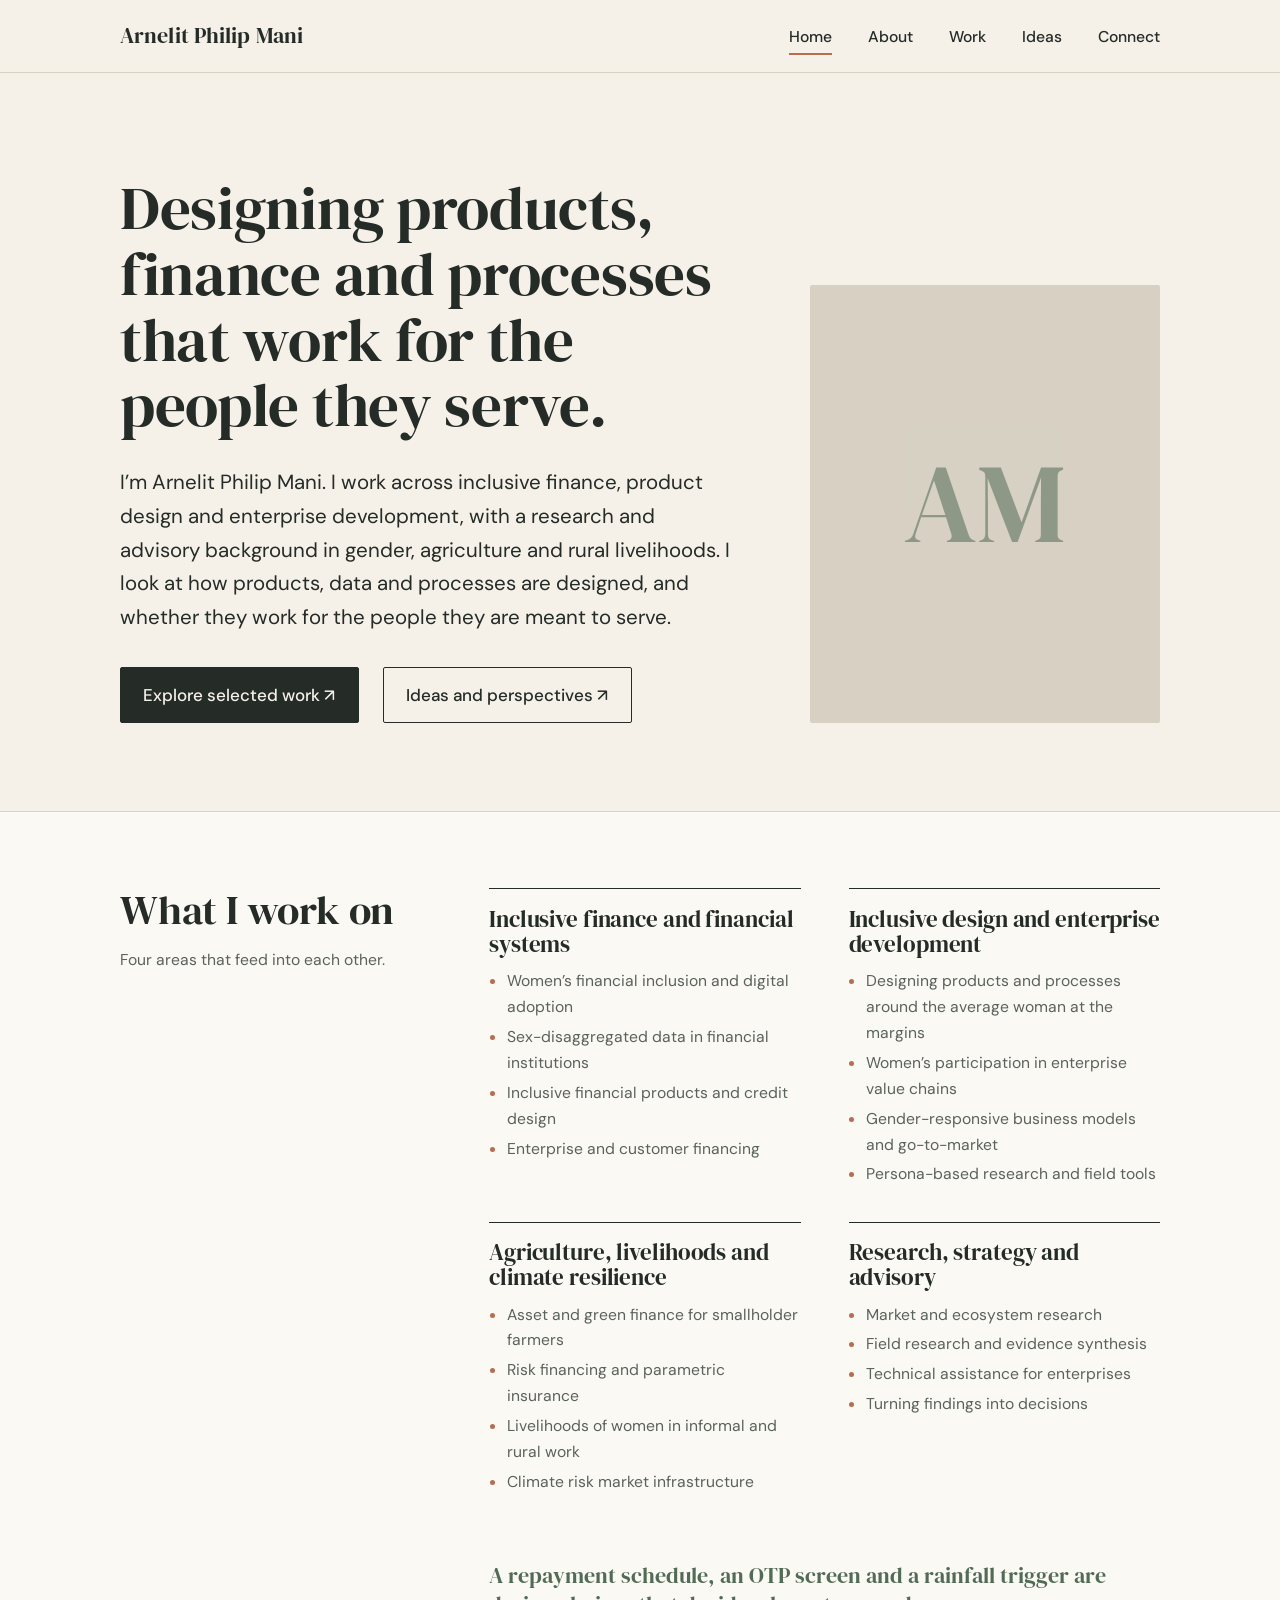
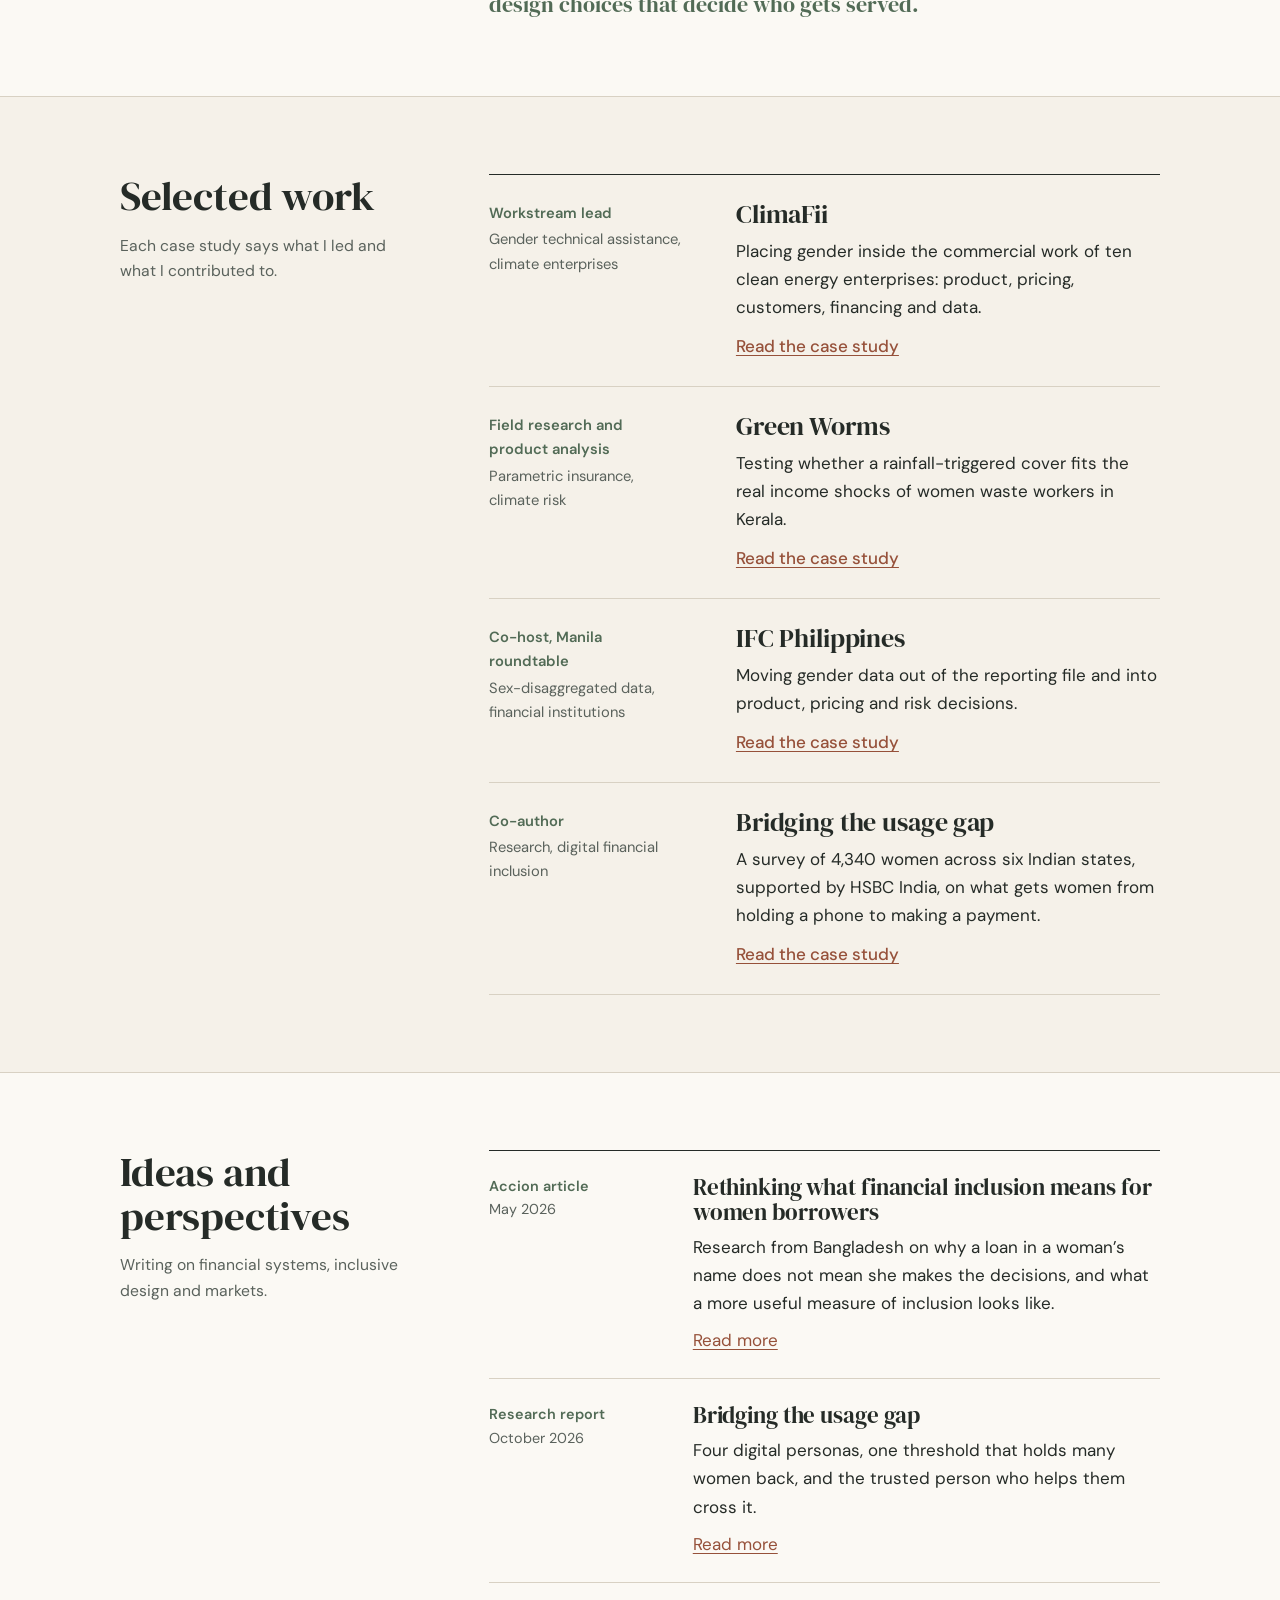
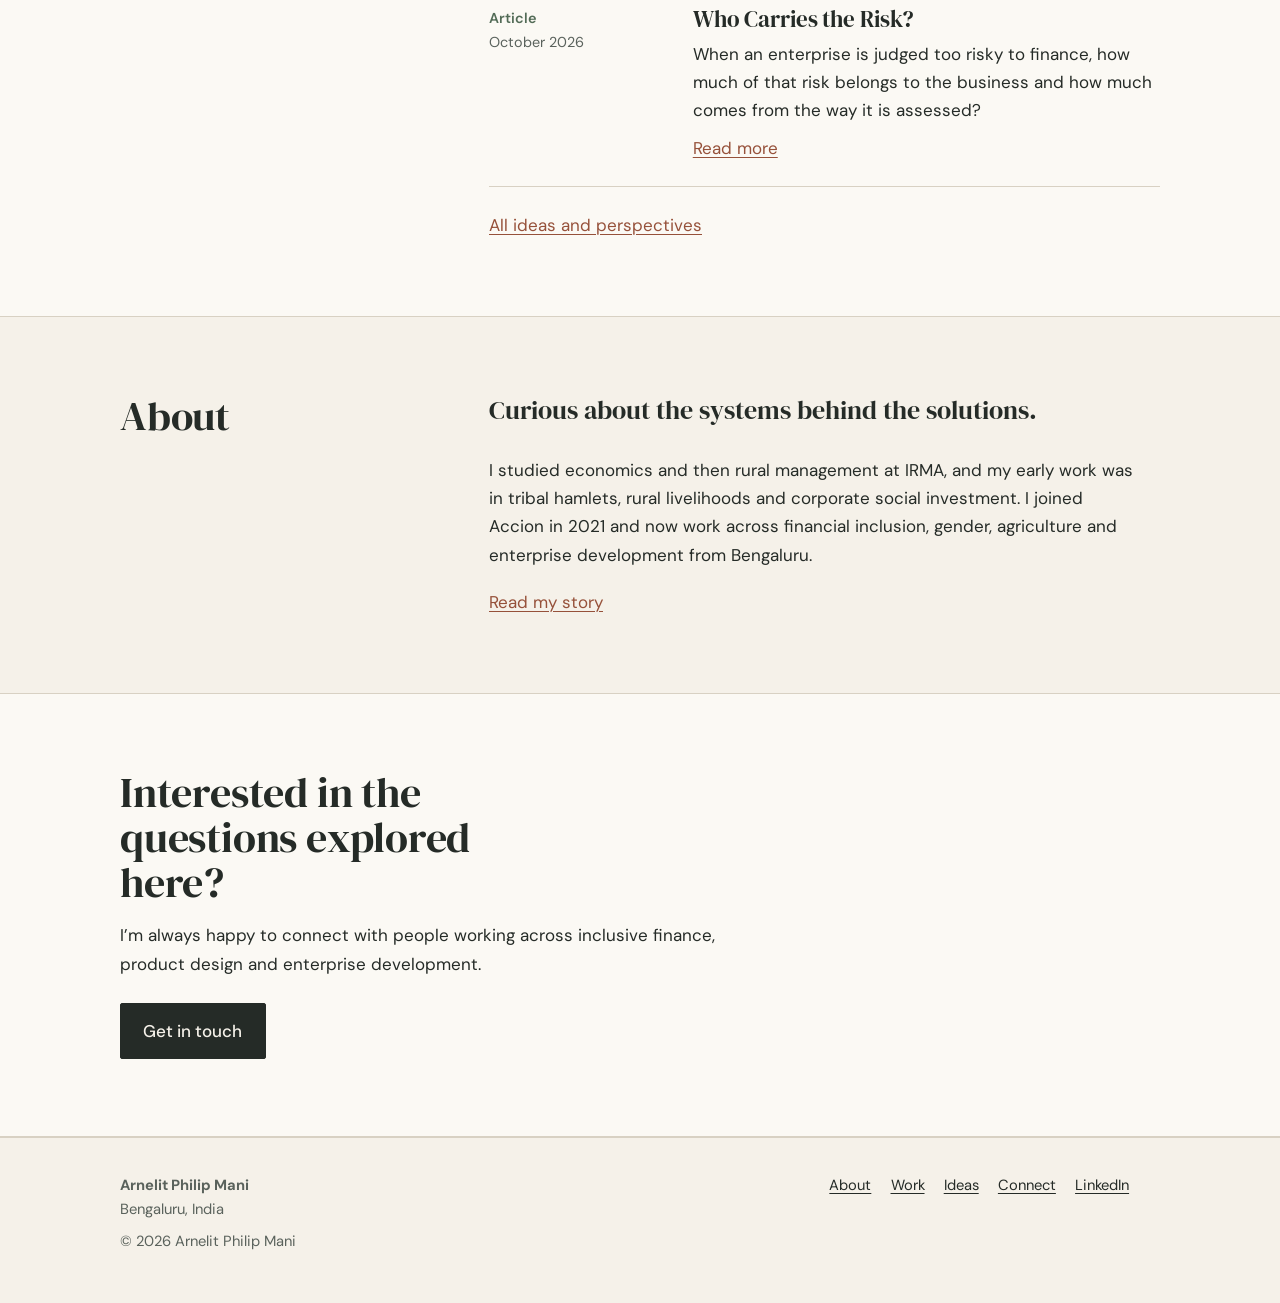
==== index.html @ 98cee9ef "Add files via upload" ====
<!DOCTYPE html>
<html lang="en">
<head>
  <meta charset="utf-8">
  <meta name="viewport" content="width=device-width, initial-scale=1">
  <title>Arnelit Philip Mani | Inclusive Finance, Products & Advisory</title>
  <meta name="description" content="Arnelit Philip Mani is an advisory professional working across inclusive finance, product design and enterprise development, connecting research, strategy and practical solutions.">
  <meta property="og:title" content="Arnelit Philip Mani | Inclusive Finance, Products & Advisory">
  <meta property="og:description" content="Designing products, finance and processes that work for the people they serve.">
  <meta property="og:type" content="website">
  <link rel="icon" href="favicon.svg" type="image/svg+xml">
  <link rel="preconnect" href="https://fonts.googleapis.com">
  <link rel="preconnect" href="https://fonts.gstatic.com" crossorigin>
  <link href="https://fonts.googleapis.com/css2?family=DM+Sans:ital,opsz,wght@0,9..40,400;0,9..40,500;0,9..40,600;1,9..40,400&family=DM+Serif+Display&display=swap" rel="stylesheet">
  <link rel="stylesheet" href="style.css">
</head>
<body>
  <a class="skip" href="#main">Skip to content</a>

  <header class="site-header">
    <div class="wrap">
      <a class="brand" href="index.html">Arnelit Philip Mani</a>
      <button class="nav-toggle" aria-expanded="false" aria-controls="site-nav">Menu</button>
      <nav class="nav" id="site-nav" aria-label="Main">
        <ul>
          <li><a href="index.html" aria-current="page">Home</a></li>
          <li><a href="about.html">About</a></li>
          <li><a href="work.html">Work</a></li>
          <li><a href="ideas.html">Ideas</a></li>
          <li><a href="connect.html">Connect</a></li>
        </ul>
      </nav>
    </div>
  </header>

  <main id="main">

    <div class="hero">
      <div class="wrap">
        <div>
          <h1>Designing products, finance and processes that work for the people they serve.</h1>
          <p class="lead">I’m Arnelit Philip Mani. I work across inclusive finance, product design and enterprise development, with a research and advisory background in gender, agriculture and rural livelihoods. I look at how products, data and processes are designed, and whether they work for the people they are meant to serve.</p>
          <div class="hero-links">
            <a class="btn solid" href="work.html">Explore selected work ↗</a>
            <a class="btn" href="ideas.html">Ideas and perspectives ↗</a>
          </div>
        </div>
        <figure class="portrait">
          <div class="initials" aria-hidden="true">AM</div>
          <img src="images/portrait.jpg" alt="Arnelit Philip Mani smiling, standing on a forest road in a blue and white shirt" width="1040" height="1300" fetchpriority="high" onerror="this.style.display='none'">
        </figure>
      </div>
    </div>

    <section class="band" aria-labelledby="areas-h">
      <div class="wrap">
        <div class="split">
          <header>
            <h2 id="areas-h">What I work on</h2>
            <p>Four areas that feed into each other.</p>
          </header>
          <div>
            <div class="areas">
              <div class="area">
                <h3>Inclusive finance and financial systems</h3>
                <ul>
                  <li>Women’s financial inclusion and digital adoption</li>
                  <li>Sex-disaggregated data in financial institutions</li>
                  <li>Inclusive financial products and credit design</li>
                  <li>Enterprise and customer financing</li>
                </ul>
              </div>
              <div class="area">
                <h3>Inclusive design and enterprise development</h3>
                <ul>
                  <li>Designing products and processes around the average woman at the margins</li>
                  <li>Women’s participation in enterprise value chains</li>
                  <li>Gender-responsive business models and go-to-market</li>
                  <li>Persona-based research and field tools</li>
                </ul>
              </div>
              <div class="area">
                <h3>Agriculture, livelihoods and climate resilience</h3>
                <ul>
                  <li>Asset and green finance for smallholder farmers</li>
                  <li>Risk financing and parametric insurance</li>
                  <li>Livelihoods of women in informal and rural work</li>
                  <li>Climate risk market infrastructure</li>
                </ul>
              </div>
              <div class="area">
                <h3>Research, strategy and advisory</h3>
                <ul>
                  <li>Market and ecosystem research</li>
                  <li>Field research and evidence synthesis</li>
                  <li>Technical assistance for enterprises</li>
                  <li>Turning findings into decisions</li>
                </ul>
              </div>
            </div>
            <p class="areas-note">A repayment schedule, an OTP screen and a rainfall trigger are design choices that decide who gets served.</p>
          </div>
        </div>
      </div>
    </section>

    <section aria-labelledby="work-h">
      <div class="wrap">
        <div class="split">
          <header>
            <h2 id="work-h">Selected work</h2>
            <p>Each case study says what I led and what I contributed to.</p>
          </header>
          <div class="rows">
            <article class="row">
              <div class="meta"><span class="role">Workstream lead</span>Gender technical assistance, climate enterprises</div>
              <div>
                <h3>ClimaFii</h3>
                <p>Placing gender inside the commercial work of ten clean energy enterprises: product, pricing, customers, financing and data.</p>
                <a class="more" href="work.html#climafii">Read the case study</a>
              </div>
            </article>
            <article class="row">
              <div class="meta"><span class="role">Field research and product analysis</span>Parametric insurance, climate risk</div>
              <div>
                <h3>Green Worms</h3>
                <p>Testing whether a rainfall-triggered cover fits the real income shocks of women waste workers in Kerala.</p>
                <a class="more" href="work.html#greenworms">Read the case study</a>
              </div>
            </article>
            <article class="row">
              <div class="meta"><span class="role">Co-host, Manila roundtable</span>Sex-disaggregated data, financial institutions</div>
              <div>
                <h3>IFC Philippines</h3>
                <p>Moving gender data out of the reporting file and into product, pricing and risk decisions.</p>
                <a class="more" href="work.html#ifc">Read the case study</a>
              </div>
            </article>
            <article class="row">
              <div class="meta"><span class="role">Co-author</span>Research, digital financial inclusion</div>
              <div>
                <h3>Bridging the usage gap</h3>
                <p>A survey of 4,340 women across six Indian states, supported by HSBC India, on what gets women from holding a phone to making a payment.</p>
                <a class="more" href="work.html#hsbc">Read the case study</a>
              </div>
            </article>
          </div>
        </div>
      </div>
    </section>

    <section class="band" aria-labelledby="ideas-h">
      <div class="wrap">
        <div class="split">
          <header>
            <h2 id="ideas-h">Ideas and perspectives</h2>
            <p>Writing on financial systems, inclusive design and markets.</p>
          </header>
          <div>
            <div class="entry">
              <div class="when"><span class="kind">Accion article</span>May 2026</div>
              <div>
                <h3>Rethinking what financial inclusion means for women borrowers</h3>
                <p>Research from Bangladesh on why a loan in a woman’s name does not mean she makes the decisions, and what a more useful measure of inclusion looks like.</p>
                <a href="ideas.html#rethinking">Read more</a>
              </div>
            </div>
            <div class="entry">
              <div class="when"><span class="kind">Research report</span>October 2026</div>
              <div>
                <h3>Bridging the usage gap</h3>
                <p>Four digital personas, one threshold that holds many women back, and the trusted person who helps them cross it.</p>
                <a href="ideas.html#usage-gap">Read more</a>
              </div>
            </div>
            <div class="entry">
              <div class="when"><span class="kind">Article</span>October 2026</div>
              <div>
                <h3>Who Carries the Risk?</h3>
                <p>When an enterprise is judged too risky to finance, how much of that risk belongs to the business and how much comes from the way it is assessed?</p>
                <a href="ideas.html#risk">Read more</a>
              </div>
            </div>
            <p style="margin:1.5rem 0 0"><a href="ideas.html">All ideas and perspectives</a></p>
          </div>
        </div>
      </div>
    </section>

    <section aria-labelledby="about-h">
      <div class="wrap">
        <div class="split">
          <header>
            <h2 id="about-h">About</h2>
          </header>
          <div class="prose">
            <p style="font-family:var(--serif);font-size:1.6rem;line-height:1.3;max-width:26em">Curious about the systems behind the solutions.</p>
            <p>I studied economics and then rural management at IRMA, and my early work was in tribal hamlets, rural livelihoods and corporate social investment. I joined Accion in 2021 and now work across financial inclusion, gender, agriculture and enterprise development from Bengaluru.</p>
            <p><a href="about.html">Read my story</a></p>
          </div>
        </div>
      </div>
    </section>

    <section class="band closing" aria-labelledby="connect-h">
      <div class="wrap">
        <h2 id="connect-h">Interested in the questions explored here?</h2>
        <p>I’m always happy to connect with people working across inclusive finance, product design and enterprise development.</p>
        <a class="btn solid" href="connect.html">Get in touch</a>
      </div>
    </section>

  </main>

  <footer class="site-footer">
    <div class="wrap">
      <div>
        <p><strong>Arnelit Philip Mani</strong><br>Bengaluru, India</p>
        <p>© <span id="year">2026</span> Arnelit Philip Mani</p>
      </div>
      <ul>
        <li><a href="about.html">About</a></li>
        <li><a href="work.html">Work</a></li>
        <li><a href="ideas.html">Ideas</a></li>
        <li><a href="connect.html">Connect</a></li>
        <li><a href="https://www.linkedin.com/in/arnelit-philip-mani/">LinkedIn</a></li>
      </ul>
    </div>
  </footer>

  <script src="main.js"></script>
</body>
</html>
---- style.css ----
/* Arnelit Philip Mani: personal site
   Palette and type follow the brief: warm ivory, charcoal, forest, terracotta, stone.
   DM Serif Display for headlines, DM Sans for body and navigation. */

:root {
  --ivory: #F5F1E9;
  --paper: #FBF9F4;
  --charcoal: #252B27;
  --forest: #526B56;
  --terracotta: #B66D50;
  --terracotta-deep: #96513A; /* for small text links, passes contrast on ivory */
  --stone: #D8D1C3;
  --muted: #5A625C;

  --serif: "DM Serif Display", Georgia, "Times New Roman", serif;
  --sans: "DM Sans", system-ui, -apple-system, "Segoe UI", Roboto, sans-serif;

  --wrap: 1120px;
  --gutter: clamp(1.25rem, 4vw, 2.5rem);
}

*, *::before, *::after { box-sizing: border-box; }

html { scroll-behavior: smooth; -webkit-text-size-adjust: 100%; }

body {
  margin: 0;
  background: var(--ivory);
  color: var(--charcoal);
  font-family: var(--sans);
  font-size: 1.0625rem;
  line-height: 1.65;
  -webkit-font-smoothing: antialiased;
}

img { max-width: 100%; display: block; }

a { color: var(--terracotta-deep); text-underline-offset: 0.2em; text-decoration-thickness: 1px; }
a:hover { color: var(--charcoal); }

:focus-visible { outline: 3px solid var(--forest); outline-offset: 3px; border-radius: 2px; }

.skip {
  position: absolute; left: -999px; top: 0.5rem;
  background: var(--charcoal); color: var(--ivory); padding: 0.6rem 1rem; z-index: 100;
}
.skip:focus { left: 0.5rem; }

.wrap { width: 100%; max-width: var(--wrap); margin: 0 auto; padding: 0 var(--gutter); }

/* ---------- Header ---------- */
.site-header { border-bottom: 1px solid var(--stone); background: var(--ivory); position: relative; z-index: 20; }
.site-header .wrap { display: flex; align-items: center; justify-content: space-between; min-height: 4.5rem; gap: 1rem; }

.brand { font-family: var(--serif); font-size: 1.35rem; color: var(--charcoal); text-decoration: none; letter-spacing: 0.005em; }
.brand:hover { color: var(--forest); }

.nav ul { list-style: none; display: flex; gap: clamp(1rem, 3vw, 2.25rem); margin: 0; padding: 0; }
.nav a {
  color: var(--charcoal); text-decoration: none; font-size: 0.98rem; font-weight: 500;
  padding: 0.35rem 0; border-bottom: 2px solid transparent;
}
.nav a:hover { border-bottom-color: var(--stone); color: var(--charcoal); }
.nav a[aria-current="page"] { border-bottom-color: var(--terracotta); }

.nav-toggle {
  display: none; background: none; border: 1px solid var(--charcoal); color: var(--charcoal);
  font: inherit; font-size: 0.95rem; padding: 0.4rem 0.9rem; border-radius: 2px; cursor: pointer;
}

@media (max-width: 720px) {
  .nav-toggle { display: inline-block; }
  .nav { position: absolute; top: 100%; left: 0; right: 0; background: var(--ivory); border-bottom: 1px solid var(--stone); display: none; }
  .nav.open { display: block; }
  .nav ul { flex-direction: column; gap: 0; padding: 0.5rem var(--gutter) 1rem; }
  .nav a { display: block; padding: 0.85rem 0; border-bottom: 1px solid var(--stone); }
  .nav li:last-child a { border-bottom: none; }
}

/* ---------- Hero ---------- */
.hero { padding: clamp(3rem, 8vw, 6.5rem) 0 clamp(3rem, 7vw, 5.5rem); }
.hero .wrap { display: grid; grid-template-columns: minmax(0, 7fr) minmax(0, 4fr); gap: clamp(2rem, 6vw, 5rem); align-items: end; }

h1, h2, h3 { font-family: var(--serif); font-weight: 400; line-height: 1.08; margin: 0; letter-spacing: -0.005em; }

.hero h1 { font-size: clamp(2.3rem, 4.8vw, 3.8rem); max-width: 20ch; }
.hero .lead { font-size: clamp(1.1rem, 1.6vw, 1.28rem); max-width: 38em; margin: 1.75rem 0 0; color: var(--charcoal); }
.hero-links { display: flex; flex-wrap: wrap; gap: 0.9rem 1.5rem; margin-top: 2rem; }

.btn {
  display: inline-block; padding: 0.8rem 1.4rem; border: 1px solid var(--charcoal);
  color: var(--charcoal); background: transparent; text-decoration: none; font-weight: 500; border-radius: 2px;
}
.btn:hover { background: var(--charcoal); color: var(--ivory); }
.btn.solid { background: var(--charcoal); color: var(--ivory); }
.btn.solid:hover { background: var(--forest); border-color: var(--forest); }

.portrait { margin: 0; aspect-ratio: 4 / 5; background: var(--stone); position: relative; overflow: hidden; border-radius: 2px; }
.portrait img { width: 100%; height: 100%; object-fit: cover; object-position: 50% 30%; position: absolute; inset: 0; }
.portrait .initials {
  position: absolute; inset: 0; display: grid; place-items: center;
  font-family: var(--serif); font-size: clamp(4rem, 9vw, 7rem); color: var(--forest); opacity: 0.55;
}
.portrait figcaption { position: absolute; left: 0; right: 0; bottom: 0; padding: 0.6rem 0.9rem; font-size: 0.8rem; color: var(--muted); background: rgba(245, 241, 233, 0.82); }

@media (max-width: 820px) {
  .hero .wrap { grid-template-columns: 1fr; }
  .portrait { max-width: 20rem; aspect-ratio: 1 / 1; }
}

/* ---------- Sections ---------- */
section { padding: clamp(3rem, 6vw, 5rem) 0; }
.band { background: var(--paper); border-top: 1px solid var(--stone); border-bottom: 1px solid var(--stone); }

.split { display: grid; grid-template-columns: minmax(0, 1fr) minmax(0, 2.2fr); gap: clamp(1.5rem, 5vw, 4.5rem); }
.split > header h2 { font-size: clamp(1.8rem, 3.2vw, 2.6rem); }
.split > header p { color: var(--muted); font-size: 0.98rem; margin: 0.9rem 0 0; max-width: 22em; }
@media (max-width: 820px) { .split { grid-template-columns: 1fr; } }

.prose p { margin: 0 0 1.15em; max-width: 38em; }
.prose p:last-child { margin-bottom: 0; }
.prose h3 { font-size: 1.5rem; margin: 2.2rem 0 0.8rem; }

/* Areas of work: ruled list, not cards */
.areas { display: grid; grid-template-columns: repeat(2, minmax(0, 1fr)); gap: 0 clamp(1.5rem, 4vw, 3rem); }
.area { border-top: 1px solid var(--charcoal); padding: 1.1rem 0 1.9rem; }
.area h3 { font-size: 1.45rem; margin-bottom: 0.7rem; }
.area ul { margin: 0; padding-left: 1.1rem; color: var(--muted); font-size: 0.98rem; }
.area li { margin: 0.25rem 0; }
.area li::marker { color: var(--terracotta); }
@media (max-width: 720px) { .areas { grid-template-columns: 1fr; } }

.areas-note { max-width: 38em; margin: 2rem 0 0; font-family: var(--serif); font-size: 1.35rem; line-height: 1.35; color: var(--forest); }

/* Selected work rows */
.rows { border-top: 1px solid var(--charcoal); }
.row {
  display: grid; grid-template-columns: minmax(0, 1.2fr) minmax(0, 2.6fr); gap: 0.5rem clamp(1.5rem, 4vw, 3.5rem);
  padding: 1.6rem 0; border-bottom: 1px solid var(--stone);
}
.row .meta { font-size: 0.92rem; color: var(--muted); }
.row .role { color: var(--forest); font-weight: 600; display: block; margin-bottom: 0.15rem; }
.row h3 { font-size: 1.6rem; margin-bottom: 0.55rem; }
.row p { margin: 0 0 0.7rem; max-width: 36em; }
.row a.more { font-weight: 500; }
@media (max-width: 720px) { .row { grid-template-columns: 1fr; } }

/* Ideas list */
.entry { padding: 1.5rem 0; border-bottom: 1px solid var(--stone); display: grid; grid-template-columns: minmax(0, 1fr) minmax(0, 3fr); gap: 0.4rem clamp(1.5rem, 4vw, 3rem); }
.entry:first-child { border-top: 1px solid var(--charcoal); }
.entry .when { font-size: 0.9rem; color: var(--muted); }
.entry .kind { display: block; color: var(--forest); font-weight: 600; }
.entry h3 { font-size: 1.45rem; margin-bottom: 0.5rem; }
.entry p { margin: 0 0 0.6rem; max-width: 38em; }
.entry blockquote { margin: 0.6rem 0 0.9rem; padding-left: 1rem; border-left: 3px solid var(--terracotta); font-family: var(--serif); font-size: 1.15rem; line-height: 1.4; max-width: 34em; }
@media (max-width: 720px) { .entry { grid-template-columns: 1fr; } }

.filters { display: flex; flex-wrap: wrap; gap: 0.5rem; margin: 0 0 2rem; }
.filters button {
  font: inherit; font-size: 0.95rem; padding: 0.4rem 1rem; border: 1px solid var(--charcoal); background: transparent;
  color: var(--charcoal); border-radius: 999px; cursor: pointer;
}
.filters button[aria-pressed="true"] { background: var(--charcoal); color: var(--ivory); }
.filters button:hover { background: var(--stone); }
.filters button[aria-pressed="true"]:hover { background: var(--forest); }

/* ---------- About ---------- */
.page-head { padding: clamp(3rem, 7vw, 5.5rem) 0 clamp(1.5rem, 3vw, 2.5rem); }
.page-head h1 { font-size: clamp(2.3rem, 5.4vw, 4rem); max-width: 18ch; }
.page-head p { max-width: 38em; margin: 1.4rem 0 0; font-size: 1.15rem; }

.questions { list-style: none; margin: 0; padding: 0; counter-reset: q; }
.questions li { padding: 1.1rem 0; border-top: 1px solid var(--stone); font-family: var(--serif); font-size: 1.35rem; line-height: 1.3; max-width: 34em; }
.questions li:first-child { border-top: 1px solid var(--charcoal); }

.timeline { list-style: none; margin: 0; padding: 0; }
.timeline li { display: grid; grid-template-columns: 7.5rem minmax(0, 1fr); gap: 1rem; padding: 0.9rem 0; border-top: 1px solid var(--stone); }
.timeline li:first-child { border-top: 1px solid var(--charcoal); }
.timeline .yr { color: var(--forest); font-weight: 600; font-size: 0.95rem; }
.timeline .what strong { font-weight: 600; }
.timeline .what span { display: block; color: var(--muted); font-size: 0.95rem; }

/* ---------- Case studies ---------- */
.case { padding: clamp(2.5rem, 5vw, 4rem) 0; border-top: 1px solid var(--charcoal); }
.case:first-of-type { border-top: none; }
.case-head h2 { font-size: clamp(2rem, 4.2vw, 3.1rem); max-width: 18ch; }
.case-head .tags { margin: 0.9rem 0 0; color: var(--muted); font-size: 0.98rem; }
.role-label {
  display: inline-block; margin-top: 1.1rem; padding: 0.3rem 0.8rem; border: 1px solid var(--forest);
  color: var(--forest); font-weight: 600; font-size: 0.92rem; border-radius: 2px;
}
.case-body { display: grid; grid-template-columns: minmax(0, 1fr) minmax(0, 2.2fr); gap: clamp(1.25rem, 4vw, 3.5rem); margin-top: 2rem; }
.case-body dl { margin: 0; }
.case-body dt { font-weight: 600; color: var(--forest); margin: 1.6rem 0 0.35rem; }
.case-body dt:first-child { margin-top: 0; }
.case-body dd { margin: 0; max-width: 38em; }
.case-body dd p { margin: 0 0 0.8em; }
.case-body dd p:last-child { margin-bottom: 0; }
.case-aside { align-self: start; }
@media (max-width: 820px) { .case-body { grid-template-columns: 1fr; } }

.facts { display: grid; grid-template-columns: repeat(2, minmax(0, 1fr)); gap: 1.25rem 1.5rem; margin: 0; padding: 0; list-style: none; }
.facts li { border-top: 1px solid var(--charcoal); padding-top: 0.6rem; }
.facts .num { display: block; font-family: var(--serif); font-size: clamp(2rem, 3.4vw, 2.8rem); line-height: 1; color: var(--terracotta-deep); }
.facts .cap { display: block; font-size: 0.92rem; color: var(--muted); margin-top: 0.4rem; line-height: 1.4; }

/* Persona spectrum (HSBC case study) */
.spectrum { margin: 1.4rem 0 0; padding: 0; list-style: none; display: grid; grid-template-columns: repeat(4, minmax(0, 1fr)); border-top: 4px solid var(--forest); }
.spectrum li { padding: 0.9rem 0.9rem 1rem 0; font-size: 0.93rem; line-height: 1.45; }
.spectrum li + li { padding-left: 0.9rem; border-left: 1px solid var(--stone); }
.spectrum b { display: block; font-family: var(--serif); font-weight: 400; font-size: 1.2rem; margin-bottom: 0.25rem; }
.spectrum li:nth-child(2) b { color: var(--terracotta-deep); }
@media (max-width: 720px) {
  .spectrum { grid-template-columns: 1fr 1fr; }
  .spectrum li:nth-child(3) { border-left: none; padding-left: 0; }
  .spectrum li:nth-child(n+3) { border-top: 1px solid var(--stone); }
}

.pull { margin: 1.6rem 0 0; padding-left: 1.1rem; border-left: 3px solid var(--terracotta); font-family: var(--serif); font-size: 1.3rem; line-height: 1.35; max-width: 28em; }
.pull cite { display: block; margin-top: 0.5rem; font-family: var(--sans); font-style: normal; font-size: 0.9rem; color: var(--muted); }

/* ---------- Connect ---------- */
.contact-list { list-style: none; margin: 2rem 0 0; padding: 0; max-width: 28rem; }
.contact-list li { display: grid; grid-template-columns: 7rem minmax(0, 1fr); gap: 1rem; padding: 0.9rem 0; border-top: 1px solid var(--stone); }
.contact-list li:first-child { border-top: 1px solid var(--charcoal); }
.contact-list .k { color: var(--muted); }

/* ---------- Closing band + footer ---------- */
.closing h2 { font-size: clamp(1.8rem, 3.4vw, 2.6rem); max-width: 22ch; }
.closing p { max-width: 36em; margin: 1rem 0 1.6rem; }

.site-footer { border-top: 1px solid var(--stone); padding: 2.2rem 0 2.6rem; font-size: 0.92rem; color: var(--muted); }
.site-footer .wrap { display: grid; grid-template-columns: minmax(0, 2fr) minmax(0, 1fr); gap: 1.5rem 3rem; }
.site-footer p { margin: 0 0 0.5rem; max-width: 36em; }
.site-footer ul { list-style: none; margin: 0; padding: 0; display: flex; flex-wrap: wrap; gap: 0.4rem 1.2rem; }
.site-footer a { color: var(--charcoal); }
@media (max-width: 720px) { .site-footer .wrap { grid-template-columns: 1fr; } }

@media (prefers-reduced-motion: reduce) {
  html { scroll-behavior: auto; }
  * { transition: none !important; animation: none !important; }
}

@media print {
  .site-header, .site-footer, .nav-toggle, .filters { display: none; }
  body { background: #fff; }
}

/* Make the hidden attribute win over display:grid for filtered entries */
.entry[hidden] { display: none; }

.group { margin-top: 3.5rem; }
.group:first-child { margin-top: 0; }
.group-head { margin: 0 0 1.25rem; }
.group-head h2 { font-size: clamp(1.6rem, 2.8vw, 2.2rem); }
.group-head p { margin: 0.5rem 0 0; color: var(--muted); max-width: 38em; font-size: 0.98rem; }
.group[hidden] { display: none; }

.side-photo { margin: 1.5rem 0 0; aspect-ratio: 4 / 5; overflow: hidden; border-radius: 2px; background: var(--stone); max-width: 20rem; }
.side-photo img { width: 100%; height: 100%; object-fit: cover; object-position: 50% 45%; }
@media (max-width: 820px) { .side-photo { max-width: 15rem; } }
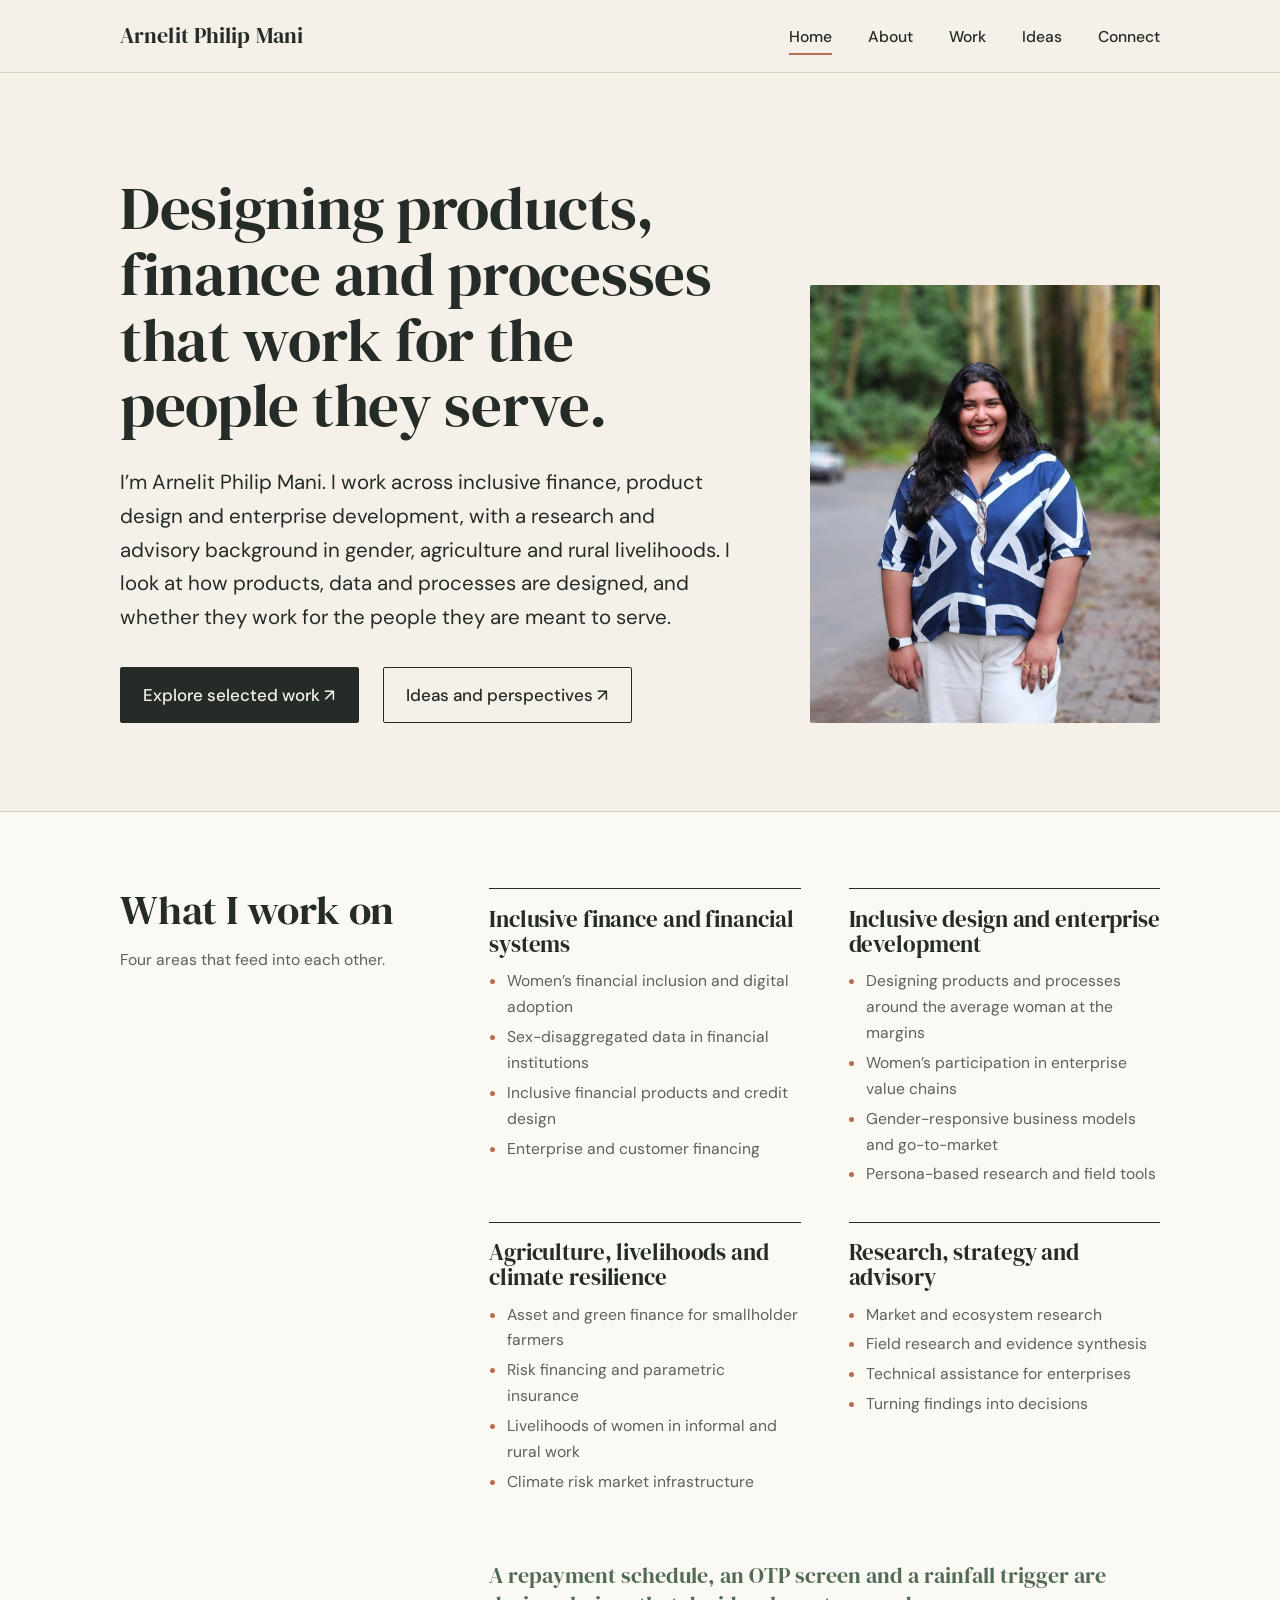
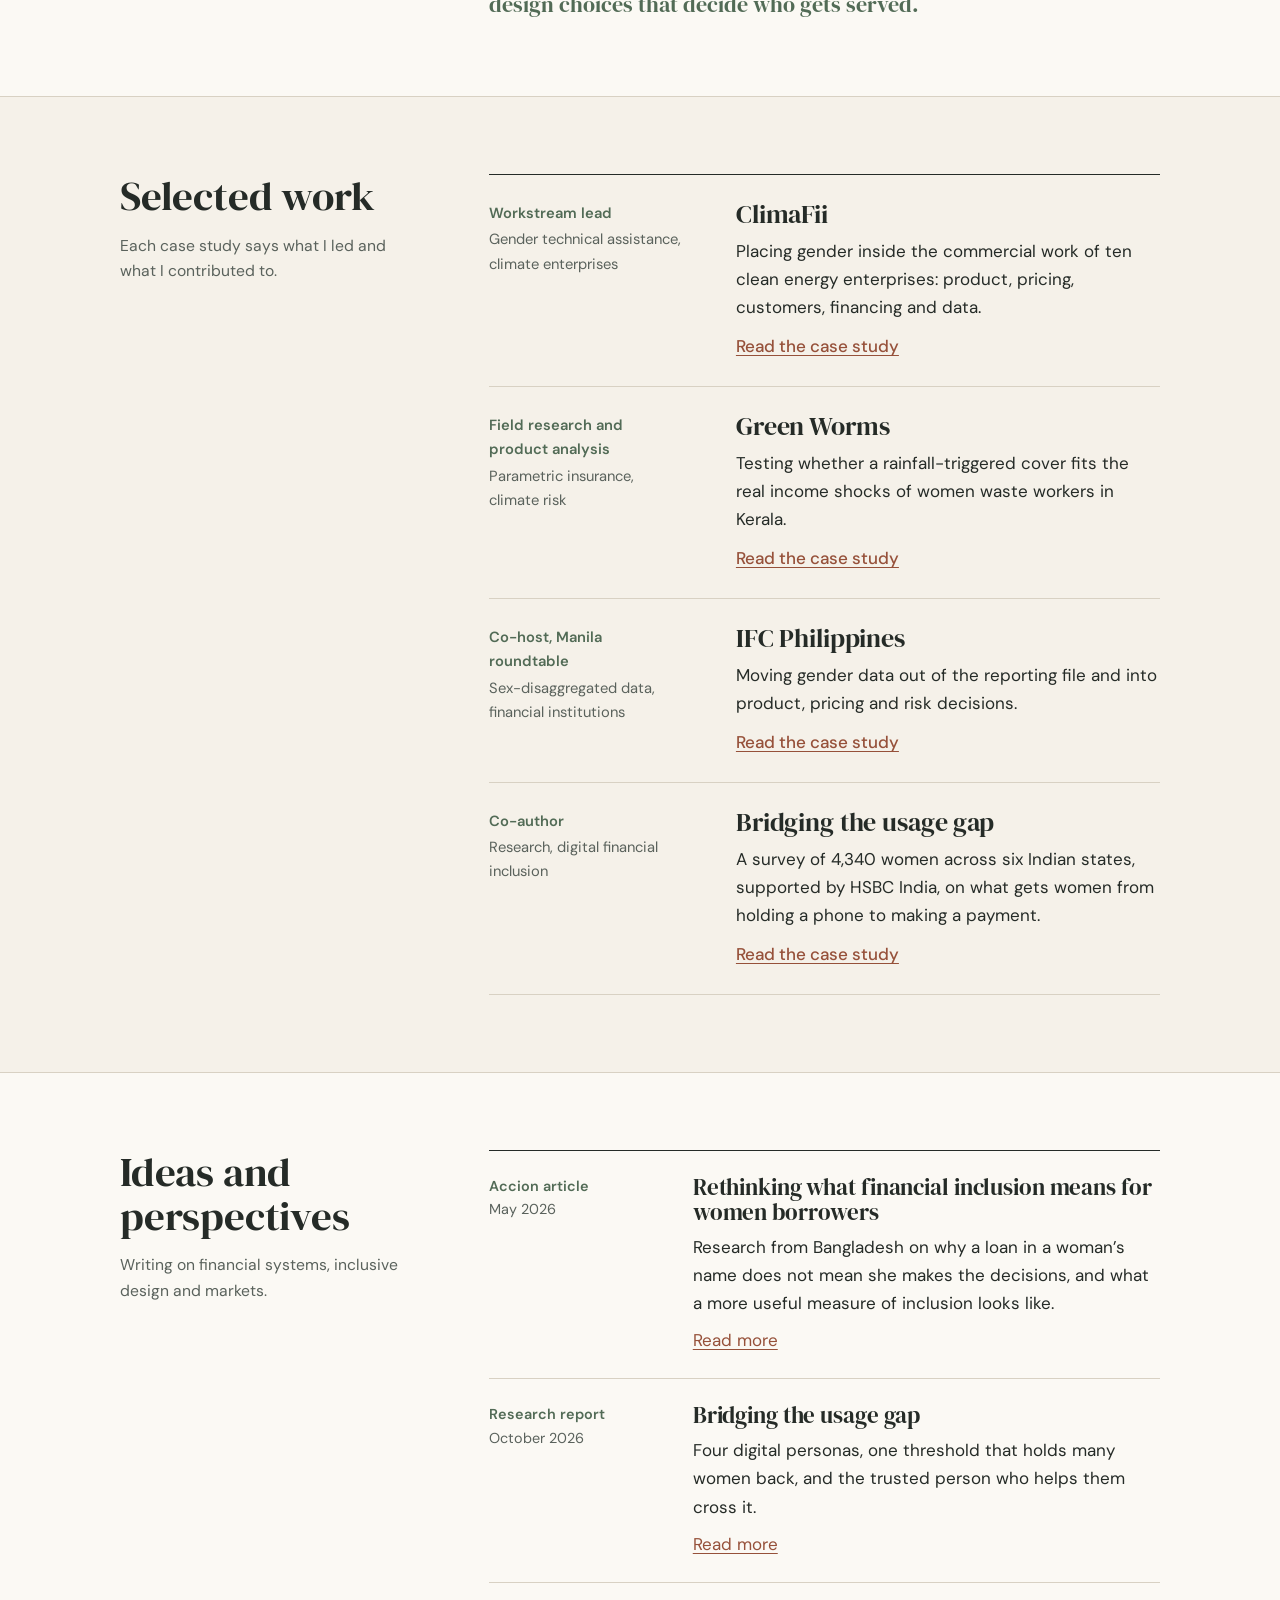
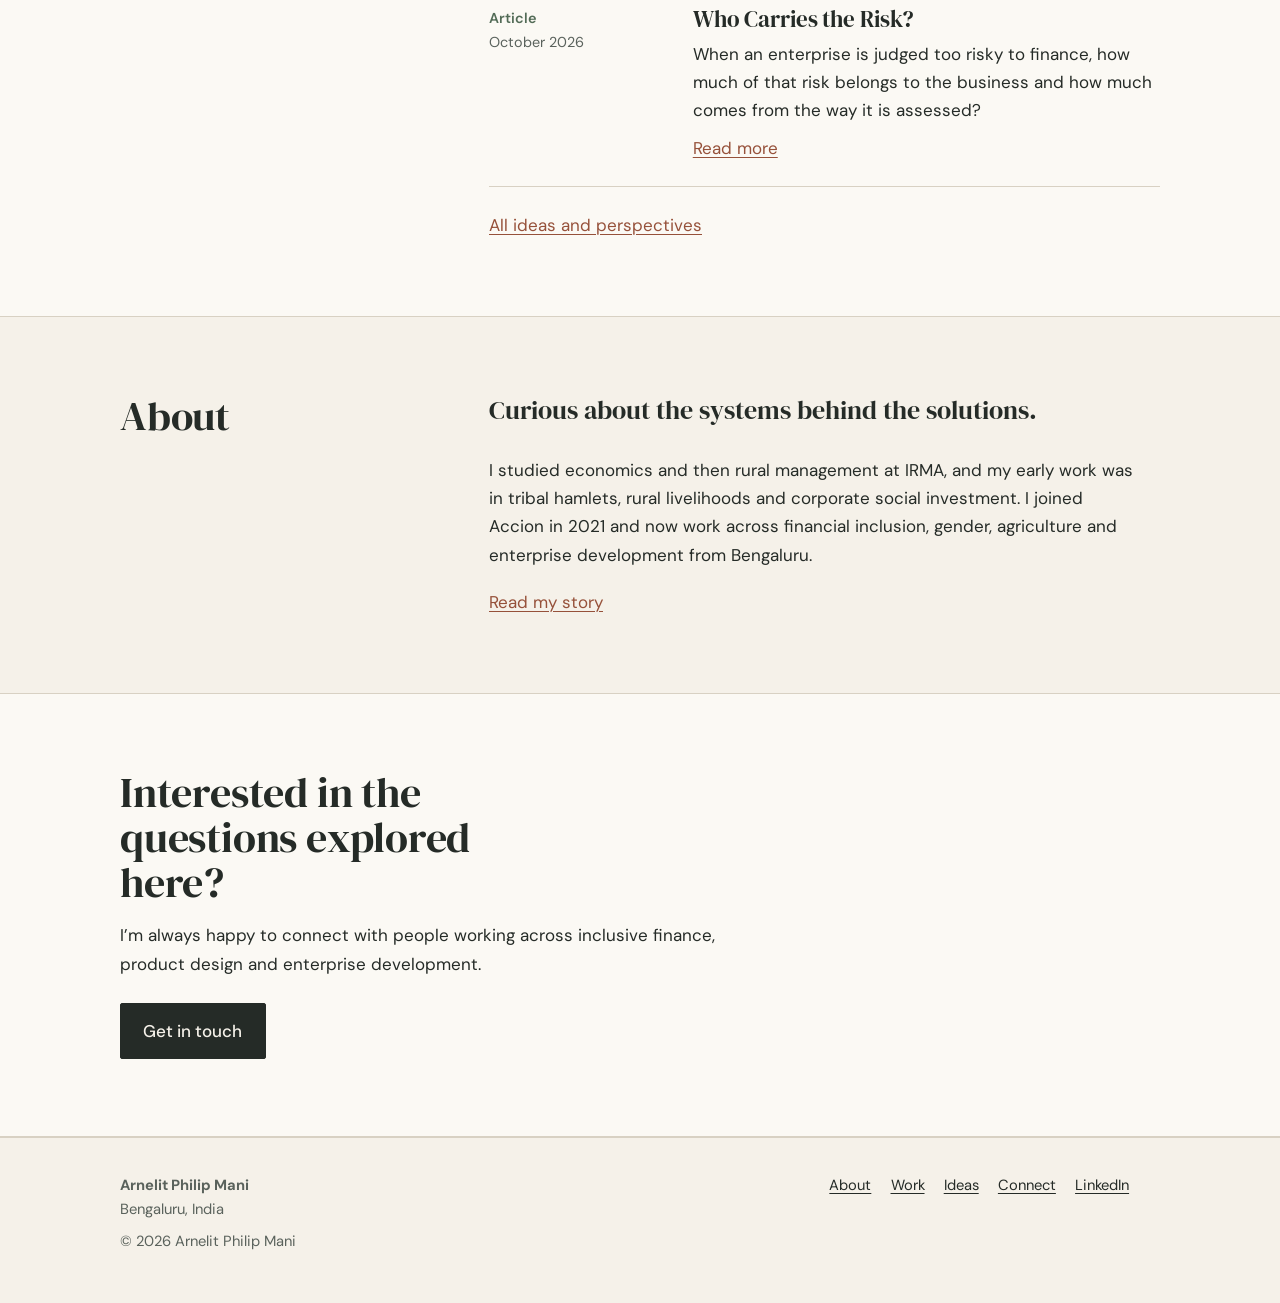
==== commit 4ffe36ee: "Index.html" ====
--- a/index.html
+++ b/index.html
@@ -47,7 +47,7 @@
         </div>
         <figure class="portrait">
           <div class="initials" aria-hidden="true">AM</div>
-          <img src="images/portrait.jpg" alt="Arnelit Philip Mani smiling, standing on a forest road in a blue and white shirt" width="1040" height="1300" fetchpriority="high" onerror="this.style.display='none'">
+          <img src="portrait.jpg" alt="Arnelit Philip Mani smiling, standing on a forest road in a blue and white shirt" width="1040" height="1300" fetchpriority="high" onerror="this.style.display='none'">
         </figure>
       </div>
     </div>
